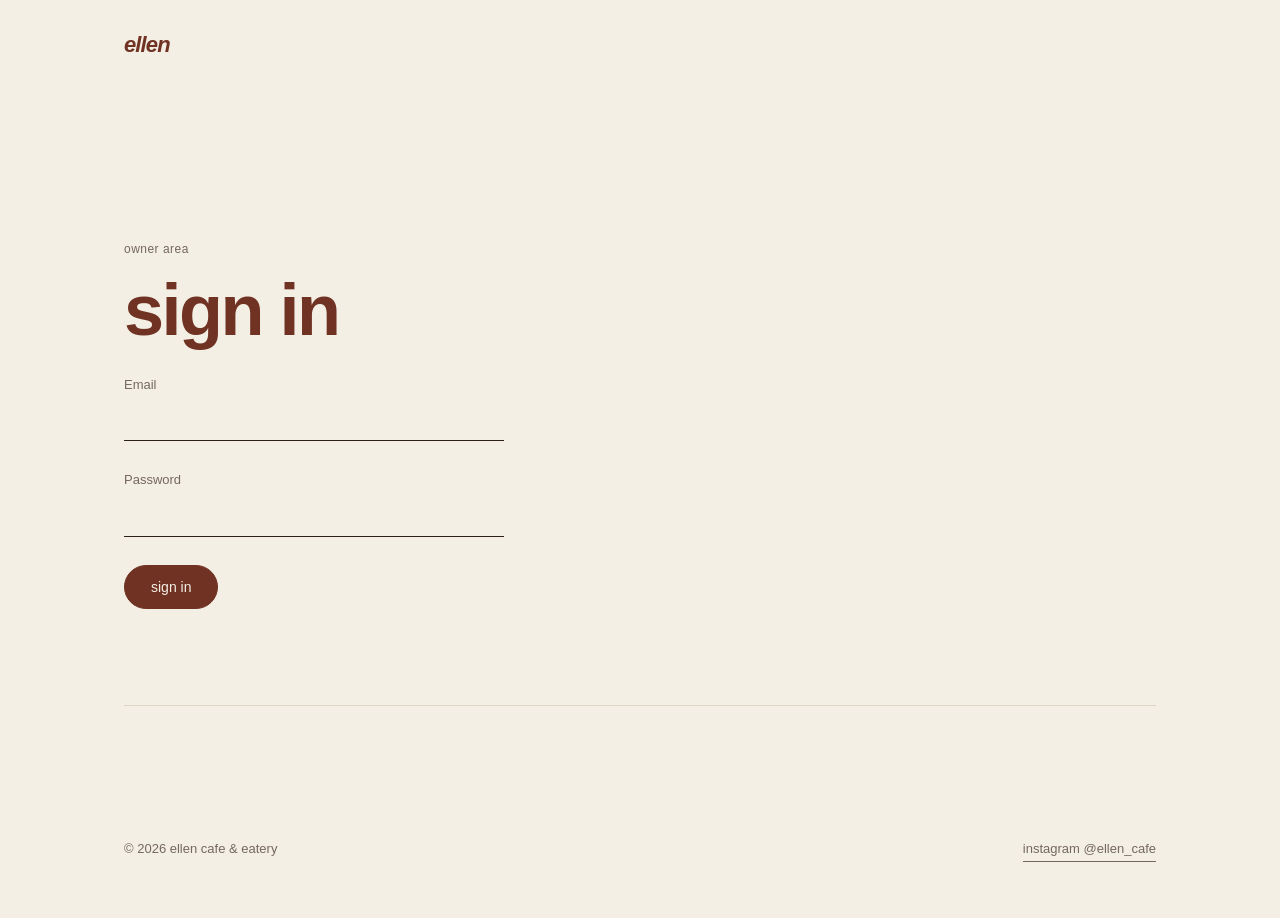
==== admin.html @ b17aa521 "Add owner area, photo gallery and safer reservation rules - Owner area (admin.html): Supabase Auth s" ====
<!doctype html>
<html lang="en">
<head>
  <title>Owner area — ellen cafe &amp; eatery</title>
  <meta charset="utf-8">
  <meta name="viewport" content="width=device-width, initial-scale=1">
  <meta name="robots" content="noindex, nofollow">
  <meta name="referrer" content="no-referrer">
  <!-- This page shows guests' contact details, so it only runs its own scripts and only talks to Supabase. -->
  <meta http-equiv="Content-Security-Policy" content="default-src 'none'; script-src 'self'; style-src 'self' https://fonts.googleapis.com; font-src https://fonts.gstatic.com; img-src 'self' data: blob: https://*.supabase.co; connect-src https://*.supabase.co; base-uri 'none'; form-action 'none'">
  <meta name="theme-color" content="#f3efe4">
  <link rel="icon" href="data:image/svg+xml,%3Csvg xmlns=%27http://www.w3.org/2000/svg%27 viewBox=%270 0 64 64%27%3E%3Crect width=%2764%27 height=%2764%27 fill=%27%23f3efe4%27/%3E%3Ctext x=%2732%27 y=%2747%27 font-family=%27Helvetica,Arial,sans-serif%27 font-weight=%27700%27 font-size=%2746%27 text-anchor=%27middle%27 fill=%27%23703223%27%3Ee%3C/text%3E%3C/svg%3E">
  <link rel="preconnect" href="https://fonts.googleapis.com">
  <link rel="preconnect" href="https://fonts.gstatic.com" crossorigin>
  <link href="https://fonts.googleapis.com/css2?family=Inter:ital,wght@0,400;0,500;0,700;1,700&display=swap" rel="stylesheet">
  <link rel="stylesheet" href="assets/styles.css">
  <link rel="stylesheet" href="assets/admin.css">
</head>
<body>
  <div class="wrap">
    <nav class="nav" aria-label="Main">
      <a class="brand" href="index.html" aria-label="ellen — home">ellen</a>
      <ul id="account" hidden>
        <li class="who" id="who"></li>
        <li><button class="textbtn" type="button" id="signout">sign out</button></li>
      </ul>
    </nav>

    <main class="admin">
      <p class="hint" id="view-loading">Loading…</p>

      <section id="view-signin" hidden>
        <div class="label">owner area</div>
        <h1 id="signin-h" tabindex="-1">sign in</h1>
        <form id="signin-form" class="signin" novalidate>
          <div class="field full">
            <label for="signin-email">Email</label>
            <input type="email" id="signin-email" autocomplete="username" required>
          </div>
          <div class="field full">
            <label for="signin-password">Password</label>
            <input type="password" id="signin-password" autocomplete="current-password" required>
          </div>
          <div class="actions">
            <button class="btn" type="submit" id="signin-submit">sign in</button>
            <p class="error" id="signin-error" role="alert"></p>
          </div>
        </form>
      </section>

      <section id="view-denied" hidden>
        <div class="label">owner area</div>
        <h1 id="denied-h" tabindex="-1">no access</h1>
        <p>This account is signed in but is not on the owner list, so there is nothing to show.</p>
        <p class="hint">Signed in as <span id="denied-who"></span>.</p>
        <p><button class="btn ghost" type="button" id="denied-signout">sign out</button></p>
      </section>

      <section id="view-error" hidden>
        <div class="label">owner area</div>
        <h1 id="error-h" tabindex="-1">something went wrong</h1>
        <p id="error-text"></p>
        <p><button class="btn ghost" type="button" id="error-retry">try again</button></p>
      </section>

      <section id="view-app" hidden>
        <div class="tabs" role="tablist" aria-label="Owner area">
          <button type="button" role="tab" id="tab-reservations" aria-controls="panel-reservations" aria-selected="true">reservations <span class="badge" id="pending-badge" hidden></span></button>
          <button type="button" role="tab" id="tab-photos" aria-controls="panel-photos" aria-selected="false" tabindex="-1">photos</button>
        </div>
        <p class="notice" id="notice" role="status"></p>

        <div id="panel-reservations" role="tabpanel" aria-labelledby="tab-reservations" tabindex="0">
          <div class="toolbar">
            <div class="field">
              <label for="res-filter">Show</label>
              <select id="res-filter">
                <option value="todo">Waiting for a reply</option>
                <option value="upcoming">Upcoming</option>
                <option value="past">Past</option>
                <option value="all">Everything</option>
              </select>
            </div>
            <button class="textbtn" type="button" id="res-refresh">refresh</button>
          </div>
          <div id="res-list" aria-live="polite"></div>
        </div>

        <div id="panel-photos" role="tabpanel" aria-labelledby="tab-photos" tabindex="0" hidden>
          <div class="toolbar">
            <label class="btn" for="photo-input" id="photo-add">add photos</label>
            <input class="sr-only" type="file" id="photo-input" accept="image/jpeg,image/png,image/webp" multiple>
            <p class="hint" id="photo-progress" role="status"></p>
          </div>
          <p class="hint">Photos appear on the home page in this order. Give each one a short description for visitors who use a screen reader.</p>
          <ul class="photo-list" id="photo-list"></ul>
        </div>
      </section>
    </main>

    <footer>
      <span>© <span id="year"></span> <span data-cafe="name">ellen cafe &amp; eatery</span></span>
      <a class="link" id="ig" target="_blank" rel="noopener"></a>
    </footer>
  </div>
  <script src="assets/config.js"></script>
  <script src="assets/site.js"></script>
  <script src="assets/vendor/supabase-2.119.0.js"></script>
  <script src="assets/admin.js"></script>
</body>
</html>
---- assets/styles.css ----
/* Palette sampled from the café's logo: cream ground, rust-brown letters, white. */
:root {
  --bg: #f3efe4;
  --paper: #ffffff;
  --ink: #2b201c;
  --accent: #703223;
  --muted: #74685f;
  --line: #ddd5c6;
  --sans: "Inter", "Helvetica Neue", Helvetica, Arial, sans-serif;
}
* { box-sizing: border-box; }
html { scroll-behavior: smooth; }
body {
  margin: 0;
  background: var(--bg);
  color: var(--ink);
  font: 400 15px/1.7 var(--sans);
  -webkit-font-smoothing: antialiased;
}
a { color: inherit; text-decoration: none; }
a.link { border-bottom: 1px solid currentColor; padding-bottom: 1px; }
a.link:hover { color: var(--accent); }
.wrap { max-width: 1080px; margin: 0 auto; padding: 0 24px; }

.label { font-size: 12px; letter-spacing: .04em; color: var(--muted); }
h1, h2, h3 { margin: 0; font-weight: 700; letter-spacing: -.035em; line-height: 1; text-transform: lowercase; }

/* nav */
.nav { display: flex; justify-content: space-between; align-items: center; padding: 26px 0; }
.nav .brand { font-size: 22px; font-weight: 700; font-style: italic; letter-spacing: -.04em; color: var(--accent); }
.nav ul { display: flex; gap: 28px; list-style: none; margin: 0; padding: 0; }
.nav ul a { font-size: 14px; }
.nav ul a:hover, .nav ul a[aria-current] { color: var(--accent); }

/* hero — the wordmark reads "cafe" + "eatery" with "ellen" picked out, as in the logo */
.hero { padding: 14vh 0 16vh; border-bottom: 1px solid var(--line); }
.wordmark {
  font-size: clamp(38px, 14.2vw, 174px);
  letter-spacing: -.045em;
  color: var(--paper);
  white-space: nowrap;
  margin: 0 0 0 -.04em;
}
.wordmark b { font-weight: inherit; font-style: italic; color: var(--accent); }
.hero .label { margin: 22px 0 0; }
.hero p.intro { max-width: 440px; margin: 28px 0 36px; font-size: 17px; line-height: 1.6; }

.btn {
  display: inline-block; padding: 14px 26px; border: 1px solid var(--accent);
  background: var(--accent); color: var(--bg); cursor: pointer;
  font: 500 14px/1 var(--sans); border-radius: 999px; transition: background .2s, color .2s;
}
.btn:hover { background: transparent; color: var(--accent); }
.btn.ghost { background: transparent; color: var(--accent); }
.btn.ghost:hover { background: var(--accent); color: var(--bg); }
.btn[disabled] { opacity: .4; pointer-events: none; }

/* sections */
section { padding: 96px 0; border-bottom: 1px solid var(--line); }
.split { display: grid; grid-template-columns: 1fr 2fr; gap: 48px; }
section h2 { font-size: clamp(36px, 5vw, 56px); color: var(--accent); }
.note { color: var(--muted); font-size: 13px; margin: 28px 0 0; }

.menu { display: grid; grid-template-columns: repeat(auto-fit, minmax(210px, 1fr)); gap: 40px; }
.menu h3 { font-size: 15px; letter-spacing: -.01em; margin: 0 0 14px; }
.menu ul { list-style: none; margin: 0; padding: 0; }
.menu li { padding: 10px 0; border-bottom: 1px solid var(--line); }
.menu .row { display: flex; justify-content: space-between; gap: 12px; }
.menu .price { color: var(--muted); font-variant-numeric: tabular-nums; }
.menu .desc { display: block; color: var(--muted); font-size: 13px; line-height: 1.5; margin-top: 2px; }

.visit { display: grid; grid-template-columns: 1fr 1fr; gap: 40px; }
.visit p { margin: 0 0 4px; }
.visit .label { margin-bottom: 12px; }
.hours { width: 100%; border-collapse: collapse; }
.hours td { padding: 7px 0; border-bottom: 1px solid var(--line); }
.hours td:last-child { text-align: right; color: var(--muted); font-variant-numeric: tabular-nums; }
.hours tr.today td { color: var(--accent); font-weight: 500; }

.sr-only {
  position: absolute; width: 1px; height: 1px; overflow: hidden;
  clip-path: inset(50%); white-space: nowrap;
}
.gallery-section { padding: 48px 0; }
.gallery { list-style: none; margin: 0; padding: 0; display: grid; grid-template-columns: repeat(3, 1fr); gap: 12px; }
.gallery img { display: block; width: 100%; height: auto; aspect-ratio: 4 / 5; object-fit: cover; background: var(--line); }

.cta { text-align: center; }
.cta h2 { margin-bottom: 30px; }

footer { padding: 36px 0 56px; display: flex; justify-content: space-between; gap: 16px; flex-wrap: wrap; color: var(--muted); font-size: 13px; }

/* reservation */
.reserve { padding: 8vh 0 96px; max-width: 620px; }
.reserve h1 { font-size: clamp(44px, 8vw, 84px); color: var(--accent); margin: 14px 0 20px; }
.reserve h1 + p { margin: 0 0 48px; max-width: 480px; }
form { display: grid; grid-template-columns: 1fr 1fr; gap: 28px 24px; }
.field { display: flex; flex-direction: column; gap: 6px; min-width: 0; }
.field.full { grid-column: 1 / -1; }
.field label { font-size: 13px; color: var(--muted); }
input, select, textarea {
  width: 100%; border: 0; border-bottom: 1px solid var(--ink); border-radius: 0;
  background: transparent; color: var(--ink); padding: 8px 0; font: 400 16px/1.4 var(--sans);
  appearance: none; -webkit-appearance: none;
}
select {
  background: no-repeat right 2px center / 10px
    url("data:image/svg+xml,%3Csvg xmlns='http://www.w3.org/2000/svg' viewBox='0 0 10 6'%3E%3Cpath d='M1 1l4 4 4-4' fill='none' stroke='%232b201c'/%3E%3C/svg%3E");
  padding-right: 20px;
}
select:disabled { opacity: .5; }
textarea { resize: vertical; min-height: 72px; }
input:focus, select:focus, textarea:focus { outline: none; border-bottom: 2px solid var(--accent); padding-bottom: 7px; }
:focus-visible { outline: 2px solid var(--accent); outline-offset: 3px; }
input:focus-visible, select:focus-visible, textarea:focus-visible { outline: none; }
[aria-invalid="true"] { border-bottom-color: #a3261a; }
.error { color: #a3261a; font-size: 13px; min-height: 1.2em; margin: 0; }
.hint { color: var(--muted); font-size: 13px; margin: 0; }
.field:has(.hint:empty) { display: none; }
.actions { grid-column: 1 / -1; display: flex; align-items: center; gap: 20px; flex-wrap: wrap; }

.summary { border-top: 1px solid var(--ink); margin: 0 0 36px; }
.summary div { display: flex; justify-content: space-between; gap: 16px; padding: 12px 0; border-bottom: 1px solid var(--line); }
.summary dt { color: var(--muted); font-size: 13px; }
.summary dd { margin: 0; text-align: right; }
[hidden] { display: none !important; }

@media (max-width: 720px) {
  .nav ul { gap: 20px; }
  .hero { padding: 9vh 0 11vh; }
  section { padding: 64px 0; }
  .split, .visit { grid-template-columns: 1fr; gap: 28px; }
  .gallery-section { padding: 32px 0; }
  .gallery { grid-template-columns: repeat(2, 1fr); gap: 8px; }
  form { grid-template-columns: 1fr; }
}
@media (prefers-reduced-motion: reduce) { html { scroll-behavior: auto; } .btn { transition: none; } }
---- assets/admin.css ----
/* Owner area (admin.html). Builds on styles.css. */
.admin { padding: 6vh 0 96px; }
.admin h1 { font-size: clamp(40px, 7vw, 72px); color: var(--accent); margin: 14px 0 28px; }
.admin section > p { max-width: 520px; }
.signin { max-width: 380px; grid-template-columns: 1fr; }

#photo-add:has(+ #photo-input:focus-visible) { outline: 2px solid var(--accent); outline-offset: 3px; }
#photo-add[aria-disabled="true"] { opacity: .4; pointer-events: none; }

.nav .who { font-size: 13px; color: var(--muted); max-width: 40vw; overflow: hidden; text-overflow: ellipsis; white-space: nowrap; }
.textbtn {
  border: 0; background: none; padding: 0; cursor: pointer; color: inherit;
  font: 400 14px/1.4 var(--sans); border-bottom: 1px solid currentColor;
}
.textbtn:hover { color: var(--accent); }
.textbtn[disabled], .btn.small[disabled] { opacity: .4; pointer-events: none; }
.textbtn.danger { color: #a3261a; }

.tabs { display: flex; gap: 28px; border-bottom: 1px solid var(--line); margin-bottom: 8px; }
.tabs [role="tab"] {
  border: 0; background: none; cursor: pointer; padding: 0 0 12px; margin-bottom: -1px;
  font: 700 clamp(22px, 4vw, 30px)/1 var(--sans); letter-spacing: -.035em; color: var(--muted);
  border-bottom: 2px solid transparent;
}
.tabs [role="tab"][aria-selected="true"] { color: var(--accent); border-bottom-color: var(--accent); }
.badge {
  display: inline-block; min-width: 22px; padding: 3px 7px; margin-left: 4px; border-radius: 999px;
  background: var(--accent); color: var(--bg); font: 500 12px/1.3 var(--sans); letter-spacing: 0;
  text-align: center; vertical-align: middle;
}
.notice { min-height: 1.7em; margin: 0 0 8px; font-size: 13px; color: var(--muted); }
.notice.bad { color: #a3261a; }

.toolbar { display: flex; align-items: flex-end; gap: 24px; flex-wrap: wrap; margin: 8px 0 28px; }
.toolbar .field { min-width: 220px; }
.toolbar .hint { margin: 0; }

/* reservations */
.day { margin: 0 0 36px; }
.day h2 { font-size: 20px; letter-spacing: -.02em; color: var(--ink); margin: 0 0 4px; text-transform: none; }
.res {
  display: grid; grid-template-columns: 96px 1fr auto; gap: 6px 24px; align-items: start;
  padding: 16px 0; border-bottom: 1px solid var(--line);
}
.res .when { font-weight: 500; font-variant-numeric: tabular-nums; }
.res .when span { display: block; font-weight: 400; color: var(--muted); font-size: 13px; }
.res .who-name { font-weight: 500; }
.res .contact, .res .meta { font-size: 13px; color: var(--muted); overflow-wrap: anywhere; }
.res .contact a { color: var(--ink); }
.res .notes { margin: 6px 0 0; white-space: pre-wrap; overflow-wrap: anywhere; }
.res .side { display: flex; flex-direction: column; align-items: flex-end; gap: 10px; }
.res .actions { display: flex; gap: 14px; align-items: center; flex-wrap: wrap; justify-content: flex-end; }
.btn.small { padding: 9px 16px; font-size: 13px; }
.chip {
  display: inline-block; padding: 3px 10px; border-radius: 999px; border: 1px solid var(--line);
  font-size: 12px; line-height: 1.5; color: var(--muted); background: var(--paper);
}
.chip.pending { border-color: var(--accent); color: var(--accent); }
.chip.confirmed { background: var(--accent); border-color: var(--accent); color: var(--bg); }
.empty { color: var(--muted); padding: 24px 0; }

/* photos */
.photo-list { list-style: none; margin: 24px 0 0; padding: 0; display: grid; grid-template-columns: repeat(auto-fill, minmax(220px, 1fr)); gap: 28px 24px; }
.photo-list li { display: flex; flex-direction: column; gap: 10px; min-width: 0; }
.photo-list img { width: 100%; aspect-ratio: 4 / 5; object-fit: cover; background: var(--line); display: block; }
.photo-list .row { display: flex; gap: 14px; align-items: center; justify-content: space-between; }
.photo-list .move { display: flex; gap: 12px; }

@media (max-width: 720px) {
  .res { grid-template-columns: 1fr; gap: 6px; }
  .res .side { align-items: flex-start; }
  .res .actions { justify-content: flex-start; }
}
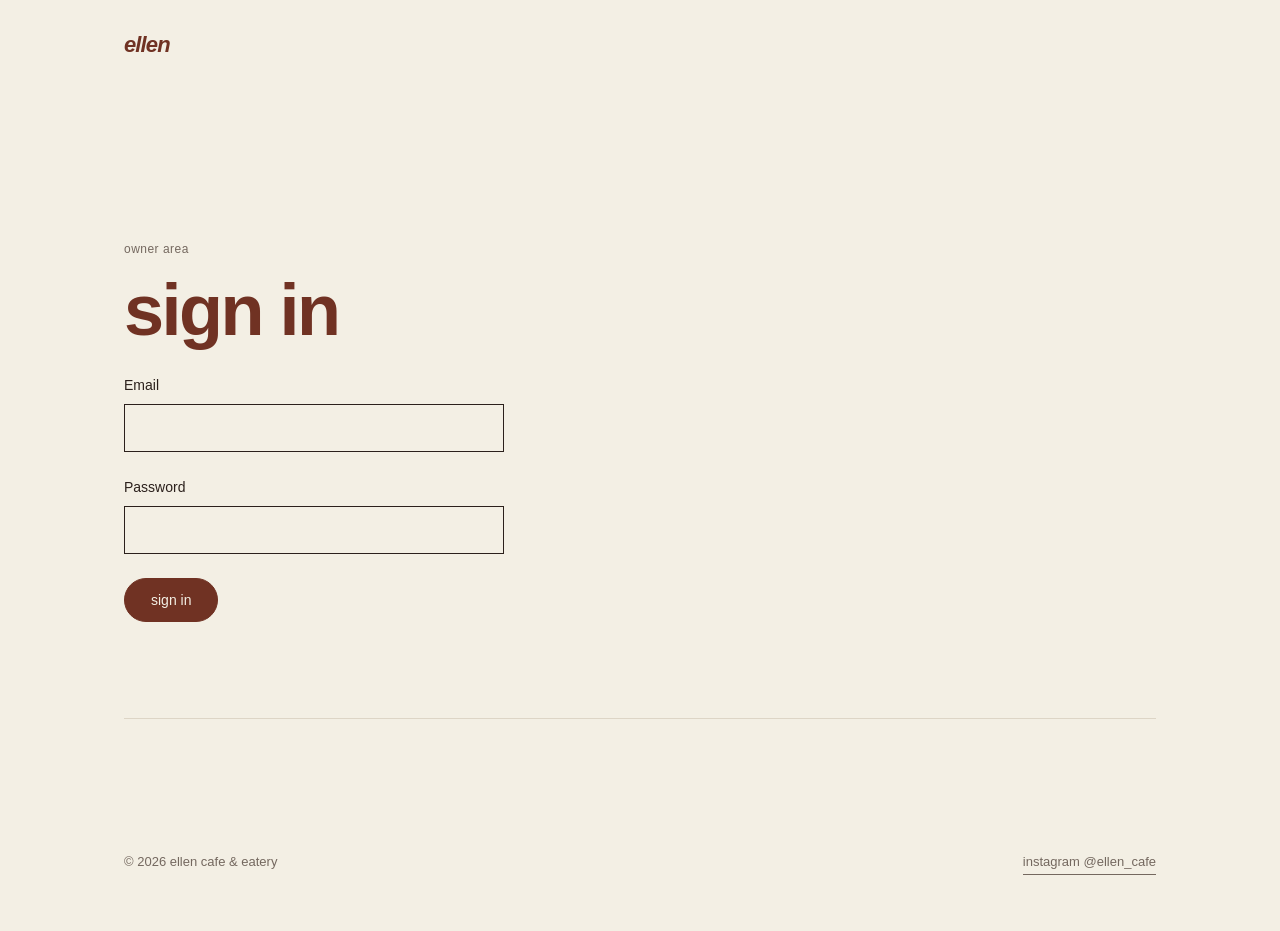
==== commit d897baee: "Walk-in by day, reservations for dinner; rebuilt booking flow Breakfast and lunch are walk-in only a" ====
--- a/admin.html
+++ b/admin.html
@@ -6,7 +6,7 @@
   <meta name="viewport" content="width=device-width, initial-scale=1">
   <meta name="robots" content="noindex, nofollow">
   <meta name="referrer" content="no-referrer">
-  <!-- This page shows guests' contact details, so it only runs its own scripts and only talks to Supabase. -->
+  <!-- This page shows guests' contact details, so it only runs its own scripts, and apart from the web font it only talks to Supabase. -->
   <meta http-equiv="Content-Security-Policy" content="default-src 'none'; script-src 'self'; style-src 'self' https://fonts.googleapis.com; font-src https://fonts.gstatic.com; img-src 'self' data: blob: https://*.supabase.co; connect-src https://*.supabase.co; base-uri 'none'; form-action 'none'">
   <meta name="theme-color" content="#f3efe4">
   <link rel="icon" href="data:image/svg+xml,%3Csvg xmlns=%27http://www.w3.org/2000/svg%27 viewBox=%270 0 64 64%27%3E%3Crect width=%2764%27 height=%2764%27 fill=%27%23f3efe4%27/%3E%3Ctext x=%2732%27 y=%2747%27 font-family=%27Helvetica,Arial,sans-serif%27 font-weight=%27700%27 font-size=%2746%27 text-anchor=%27middle%27 fill=%27%23703223%27%3Ee%3C/text%3E%3C/svg%3E">
@@ -64,6 +64,7 @@
       </section>
 
       <section id="view-app" hidden>
+        <p class="warning" id="signup-warning" hidden>Anyone can still create an account on this Supabase project. Only owners should have one: in Supabase, open Authentication → Sign In / Providers and switch off “Allow new users to sign up”.</p>
         <div class="tabs" role="tablist" aria-label="Owner area">
           <button type="button" role="tab" id="tab-reservations" aria-controls="panel-reservations" aria-selected="true">reservations <span class="badge" id="pending-badge" hidden></span></button>
           <button type="button" role="tab" id="tab-photos" aria-controls="panel-photos" aria-selected="false" tabindex="-1">photos</button>
--- a/assets/styles.css
+++ b/assets/styles.css
@@ -6,6 +6,7 @@
   --accent: #703223;
   --muted: #74685f;
   --line: #ddd5c6;
+  --error: #a3261a;
   --sans: "Inter", "Helvetica Neue", Helvetica, Arial, sans-serif;
 }
 * { box-sizing: border-box; }
@@ -43,7 +44,16 @@
 }
 .wordmark b { font-weight: inherit; font-style: italic; color: var(--accent); }
 .hero .label { margin: 22px 0 0; }
-.hero p.intro { max-width: 440px; margin: 28px 0 36px; font-size: 17px; line-height: 1.6; }
+.hero p.intro { max-width: 440px; margin: 20px 0 0; font-size: 17px; line-height: 1.6; }
+.hero p.walkin { max-width: 440px; margin: 10px 0 0; font-size: 17px; line-height: 1.6; }
+.hero .hero-actions { margin-top: 32px; }
+.status { margin: 18px 0 0; font-weight: 500; display: flex; align-items: center; gap: 10px; }
+.status::before {
+  content: ""; width: 9px; height: 9px; border-radius: 50%; flex: none;
+  border: 1.5px solid var(--muted); background: transparent;
+}
+.status.is-open::before { border-color: var(--accent); background: var(--accent); }
+.hero-actions { display: flex; align-items: center; gap: 24px; flex-wrap: wrap; margin: 0; }
 
 .btn {
   display: inline-block; padding: 14px 26px; border: 1px solid var(--accent);
@@ -71,11 +81,16 @@
 
 .visit { display: grid; grid-template-columns: 1fr 1fr; gap: 40px; }
 .visit p { margin: 0 0 4px; }
-.visit .label { margin-bottom: 12px; }
+.visit h3.label { margin: 0 0 12px; font-weight: 400; letter-spacing: .04em; line-height: 1.7; }
+.visit address { font-style: normal; margin-bottom: 12px; }
+.visit #contact { margin-top: 14px; }
 .hours { width: 100%; border-collapse: collapse; }
-.hours td { padding: 7px 0; border-bottom: 1px solid var(--line); }
-.hours td:last-child { text-align: right; color: var(--muted); font-variant-numeric: tabular-nums; }
-.hours tr.today td { color: var(--accent); font-weight: 500; }
+.hours th, .hours td { padding: 7px 0; border-bottom: 1px solid var(--line); vertical-align: top; }
+.hours th { text-align: left; font-weight: 400; }
+.hours td { text-align: right; color: var(--muted); font-variant-numeric: tabular-nums; }
+.hours td .line { display: block; }
+.hours tr.today th, .hours tr.today td { color: var(--accent); font-weight: 500; }
+.visit .note { margin-top: 14px; }
 
 .sr-only {
   position: absolute; width: 1px; height: 1px; overflow: hidden;
@@ -86,38 +101,75 @@
 .gallery img { display: block; width: 100%; height: auto; aspect-ratio: 4 / 5; object-fit: cover; background: var(--line); }
 
 .cta { text-align: center; }
-.cta h2 { margin-bottom: 30px; }
+.cta h2 { margin-bottom: 14px; }
+.cta p { margin: 0 0 28px; }
 
 footer { padding: 36px 0 56px; display: flex; justify-content: space-between; gap: 16px; flex-wrap: wrap; color: var(--muted); font-size: 13px; }
 
 /* reservation */
-.reserve { padding: 8vh 0 96px; max-width: 620px; }
-.reserve h1 { font-size: clamp(44px, 8vw, 84px); color: var(--accent); margin: 14px 0 20px; }
-.reserve h1 + p { margin: 0 0 48px; max-width: 480px; }
-form { display: grid; grid-template-columns: 1fr 1fr; gap: 28px 24px; }
+.reserve { padding: 6vh 0 96px; max-width: 640px; }
+.reserve h1 { font-size: clamp(40px, 8vw, 76px); color: var(--accent); margin: 14px 0 20px; }
+.reserve .lede { margin: 0 0 40px; max-width: 520px; font-size: 16px; }
+form { display: block; }
+.group { border: 0; margin: 0 0 40px; padding: 0; min-width: 0; }
+.group legend { padding: 0; margin: 0 0 14px; font-weight: 700; font-size: 17px; letter-spacing: -.01em; }
+.fields { display: grid; grid-template-columns: 1fr 1fr; gap: 24px; }
 .field { display: flex; flex-direction: column; gap: 6px; min-width: 0; }
 .field.full { grid-column: 1 / -1; }
-.field label { font-size: 13px; color: var(--muted); }
-input, select, textarea {
-  width: 100%; border: 0; border-bottom: 1px solid var(--ink); border-radius: 0;
-  background: transparent; color: var(--ink); padding: 8px 0; font: 400 16px/1.4 var(--sans);
-  appearance: none; -webkit-appearance: none;
+.field label { font-size: 14px; color: var(--ink); }
+.optional { color: var(--muted); font-size: 13px; margin-left: 4px; }
+input[type="text"], input[type="email"], input[type="tel"], input[type="password"], select, textarea {
+  width: 100%; border: 1px solid var(--ink); border-radius: 0; background: transparent; color: var(--ink);
+  padding: 12px; font: 400 16px/1.4 var(--sans); appearance: none; -webkit-appearance: none; min-height: 48px;
 }
 select {
-  background: no-repeat right 2px center / 10px
+  background: no-repeat right 12px center / 10px
     url("data:image/svg+xml,%3Csvg xmlns='http://www.w3.org/2000/svg' viewBox='0 0 10 6'%3E%3Cpath d='M1 1l4 4 4-4' fill='none' stroke='%232b201c'/%3E%3C/svg%3E");
-  padding-right: 20px;
+  padding-right: 32px;
 }
 select:disabled { opacity: .5; }
-textarea { resize: vertical; min-height: 72px; }
-input:focus, select:focus, textarea:focus { outline: none; border-bottom: 2px solid var(--accent); padding-bottom: 7px; }
+textarea { resize: vertical; min-height: 84px; }
+input:focus-visible, select:focus-visible, textarea:focus-visible { outline: 2px solid var(--accent); outline-offset: 2px; }
 :focus-visible { outline: 2px solid var(--accent); outline-offset: 3px; }
-input:focus-visible, select:focus-visible, textarea:focus-visible { outline: none; }
-[aria-invalid="true"] { border-bottom-color: #a3261a; }
-.error { color: #a3261a; font-size: 13px; min-height: 1.2em; margin: 0; }
-.hint { color: var(--muted); font-size: 13px; margin: 0; }
-.field:has(.hint:empty) { display: none; }
-.actions { grid-column: 1 / -1; display: flex; align-items: center; gap: 20px; flex-wrap: wrap; }
+[aria-invalid="true"] { border-color: var(--error); }
+.error, .field-error { color: var(--error); font-size: 14px; margin: 0; }
+.field-error:empty { display: none; }
+.hint { color: var(--muted); font-size: 14px; margin: 12px 0 0; }
+.hint:empty { display: none; }
+
+/* choices: guests, dates and times are radio buttons drawn as tappable tiles */
+.chips { display: grid; grid-template-columns: repeat(8, 1fr); gap: 8px; }
+.chips.times { grid-template-columns: repeat(4, 1fr); }
+.chip { position: relative; display: block; }
+.chip input { position: absolute; inset: 0; width: 100%; height: 100%; margin: 0; opacity: 0; cursor: pointer; }
+.chip span {
+  display: flex; flex-direction: column; align-items: center; justify-content: center;
+  min-height: 48px; padding: 4px 2px; border: 1px solid var(--line); background: var(--paper);
+  font-variant-numeric: tabular-nums; text-align: center; line-height: 1.15;
+}
+.chip small { font-size: 11px; color: var(--muted); }
+.chip input:hover:not(:disabled) + span { border-color: var(--accent); }
+.chip input:checked + span { background: var(--accent); border-color: var(--accent); color: var(--bg); font-weight: 500; }
+.chip input:checked + span small { color: var(--bg); }
+.chip input:focus-visible + span { outline: 2px solid var(--accent); outline-offset: 2px; }
+.chip input:disabled { cursor: default; }
+.chip input:disabled + span { background: transparent; color: var(--muted); border-style: dashed; }
+.chip input:disabled + span b { font-weight: 400; text-decoration: line-through; }
+.chip b { font-weight: inherit; }
+
+.cal-head, .cal { display: grid; grid-template-columns: repeat(7, 1fr); gap: 6px; }
+.cal-head { margin-bottom: 6px; font-size: 12px; color: var(--muted); text-align: center; }
+.cal .chip span { min-height: 52px; }
+.cal .blank { min-height: 52px; }
+.cal .later { display: none; }
+.cal.all .later { display: block; }
+#more-dates { margin-top: 14px; }
+
+.send { border-top: 1px solid var(--ink); padding-top: 24px; }
+.summary-line { font-size: 17px; font-weight: 500; margin: 0 0 18px; }
+.send .btn { min-width: 200px; min-height: 52px; font-size: 15px; }
+.send .error { margin-top: 14px; }
+.send .error:has(#error:empty) { display: none; }
 
 .summary { border-top: 1px solid var(--ink); margin: 0 0 36px; }
 .summary div { display: flex; justify-content: space-between; gap: 16px; padding: 12px 0; border-bottom: 1px solid var(--line); }
@@ -132,6 +184,14 @@
   .split, .visit { grid-template-columns: 1fr; gap: 28px; }
   .gallery-section { padding: 32px 0; }
   .gallery { grid-template-columns: repeat(2, 1fr); gap: 8px; }
-  form { grid-template-columns: 1fr; }
+  .fields { grid-template-columns: 1fr; }
+  .chips { grid-template-columns: repeat(4, 1fr); }
+  .chips.times { grid-template-columns: repeat(3, 1fr); }
 }
 @media (prefers-reduced-motion: reduce) { html { scroll-behavior: auto; } .btn { transition: none; } }
+
+.textbtn {
+  border: 0; background: none; padding: 0; cursor: pointer; color: inherit;
+  font: 400 14px/1.4 var(--sans); border-bottom: 1px solid currentColor;
+}
+.textbtn:hover { color: var(--accent); }
--- a/assets/admin.css
+++ b/assets/admin.css
@@ -2,19 +2,16 @@
 .admin { padding: 6vh 0 96px; }
 .admin h1 { font-size: clamp(40px, 7vw, 72px); color: var(--accent); margin: 14px 0 28px; }
 .admin section > p { max-width: 520px; }
-.signin { max-width: 380px; grid-template-columns: 1fr; }
+.signin { display: grid; gap: 24px; max-width: 380px; }
+.signin .actions { display: flex; align-items: center; gap: 20px; flex-wrap: wrap; }
+.warning { border: 1px solid var(--error); color: var(--error); padding: 12px 14px; margin: 0 0 28px; font-size: 14px; max-width: none; }
 
 #photo-add:has(+ #photo-input:focus-visible) { outline: 2px solid var(--accent); outline-offset: 3px; }
 #photo-add[aria-disabled="true"] { opacity: .4; pointer-events: none; }
 
 .nav .who { font-size: 13px; color: var(--muted); max-width: 40vw; overflow: hidden; text-overflow: ellipsis; white-space: nowrap; }
-.textbtn {
-  border: 0; background: none; padding: 0; cursor: pointer; color: inherit;
-  font: 400 14px/1.4 var(--sans); border-bottom: 1px solid currentColor;
-}
-.textbtn:hover { color: var(--accent); }
 .textbtn[disabled], .btn.small[disabled] { opacity: .4; pointer-events: none; }
-.textbtn.danger { color: #a3261a; }
+.textbtn.danger { color: var(--error); }
 
 .tabs { display: flex; gap: 28px; border-bottom: 1px solid var(--line); margin-bottom: 8px; }
 .tabs [role="tab"] {
@@ -29,7 +26,7 @@
   text-align: center; vertical-align: middle;
 }
 .notice { min-height: 1.7em; margin: 0 0 8px; font-size: 13px; color: var(--muted); }
-.notice.bad { color: #a3261a; }
+.notice.bad { color: var(--error); }
 
 .toolbar { display: flex; align-items: flex-end; gap: 24px; flex-wrap: wrap; margin: 8px 0 28px; }
 .toolbar .field { min-width: 220px; }
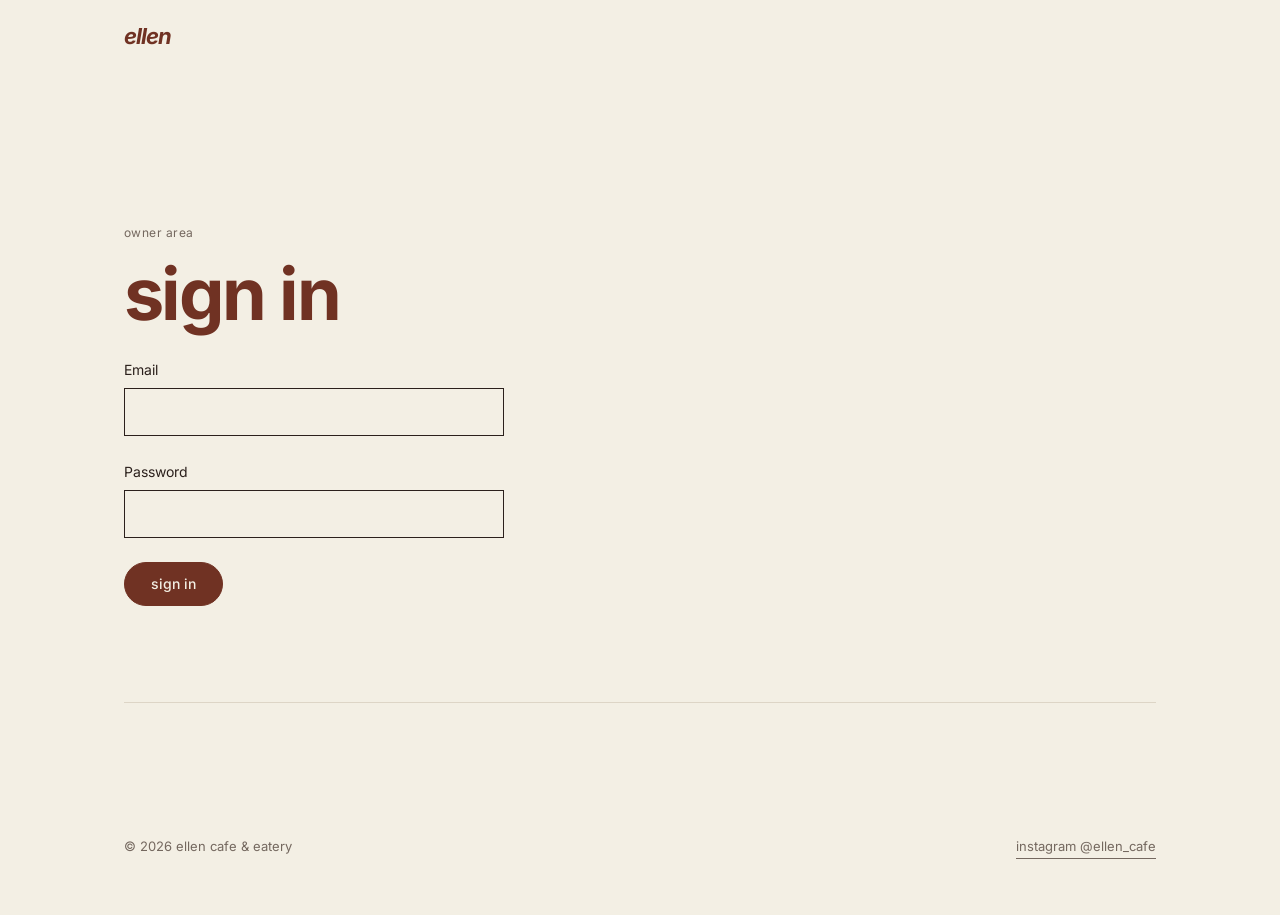
==== commit fba11535: "Public pages: clearer status, dates and reservation flow Landing page - Status line follows the day:" ====
--- a/admin.html
+++ b/admin.html
@@ -6,15 +6,13 @@
   <meta name="viewport" content="width=device-width, initial-scale=1">
   <meta name="robots" content="noindex, nofollow">
   <meta name="referrer" content="no-referrer">
-  <!-- This page shows guests' contact details, so it only runs its own scripts, and apart from the web font it only talks to Supabase. -->
-  <meta http-equiv="Content-Security-Policy" content="default-src 'none'; script-src 'self'; style-src 'self' https://fonts.googleapis.com; font-src https://fonts.gstatic.com; img-src 'self' data: blob: https://*.supabase.co; connect-src https://*.supabase.co; base-uri 'none'; form-action 'none'">
+  <!-- This page shows guests' contact details, so it only runs its own scripts and only talks to Supabase. -->
+  <meta http-equiv="Content-Security-Policy" content="default-src 'none'; script-src 'self'; style-src 'self'; font-src 'self'; img-src 'self' data: blob: https://*.supabase.co; connect-src https://*.supabase.co; base-uri 'none'; form-action 'none'">
   <meta name="theme-color" content="#f3efe4">
   <link rel="icon" href="data:image/svg+xml,%3Csvg xmlns=%27http://www.w3.org/2000/svg%27 viewBox=%270 0 64 64%27%3E%3Crect width=%2764%27 height=%2764%27 fill=%27%23f3efe4%27/%3E%3Ctext x=%2732%27 y=%2747%27 font-family=%27Helvetica,Arial,sans-serif%27 font-weight=%27700%27 font-size=%2746%27 text-anchor=%27middle%27 fill=%27%23703223%27%3Ee%3C/text%3E%3C/svg%3E">
-  <link rel="preconnect" href="https://fonts.googleapis.com">
-  <link rel="preconnect" href="https://fonts.gstatic.com" crossorigin>
-  <link href="https://fonts.googleapis.com/css2?family=Inter:ital,wght@0,400;0,500;0,700;1,700&display=swap" rel="stylesheet">
-  <link rel="stylesheet" href="assets/styles.css">
-  <link rel="stylesheet" href="assets/admin.css">
+  <meta name="color-scheme" content="only light">
+  <link rel="stylesheet" href="assets/styles.css?v=5">
+  <link rel="stylesheet" href="assets/admin.css?v=5">
 </head>
 <body>
   <div class="wrap">
@@ -51,7 +49,7 @@
       <section id="view-denied" hidden>
         <div class="label">owner area</div>
         <h1 id="denied-h" tabindex="-1">no access</h1>
-        <p>This account is signed in but is not on the owner list, so there is nothing to show.</p>
+        <p>This account isn't on the owner list.</p>
         <p class="hint">Signed in as <span id="denied-who"></span>.</p>
         <p><button class="btn ghost" type="button" id="denied-signout">sign out</button></p>
       </section>
@@ -64,11 +62,13 @@
       </section>
 
       <section id="view-app" hidden>
-        <p class="warning" id="signup-warning" hidden>Anyone can still create an account on this Supabase project. Only owners should have one: in Supabase, open Authentication → Sign In / Providers and switch off “Allow new users to sign up”.</p>
+        <p class="warning" id="signup-warning" hidden>Sign-up is open on this Supabase project. Turn it off: Authentication → Sign In / Providers → “Allow new users to sign up”.</p>
         <div class="tabs" role="tablist" aria-label="Owner area">
           <button type="button" role="tab" id="tab-reservations" aria-controls="panel-reservations" aria-selected="true">reservations <span class="badge" id="pending-badge" hidden></span></button>
+          <button type="button" role="tab" id="tab-dinner" aria-controls="panel-dinner" aria-selected="false" tabindex="-1">dinner</button>
           <button type="button" role="tab" id="tab-photos" aria-controls="panel-photos" aria-selected="false" tabindex="-1">photos</button>
         </div>
+        <p class="refresh"><button class="textbtn" type="button" id="res-refresh">refresh</button></p>
         <p class="notice" id="notice" role="status"></p>
 
         <div id="panel-reservations" role="tabpanel" aria-labelledby="tab-reservations" tabindex="0">
@@ -76,15 +76,34 @@
             <div class="field">
               <label for="res-filter">Show</label>
               <select id="res-filter">
-                <option value="todo">Waiting for a reply</option>
+                <option value="todo">Awaiting reply</option>
                 <option value="upcoming">Upcoming</option>
                 <option value="past">Past</option>
-                <option value="all">Everything</option>
+                <option value="all">All</option>
               </select>
             </div>
-            <button class="textbtn" type="button" id="res-refresh">refresh</button>
           </div>
           <div id="res-list" aria-live="polite"></div>
+        </div>
+
+        <div id="panel-dinner" role="tabpanel" aria-labelledby="tab-dinner" tabindex="0" hidden>
+          <p class="hint">Dinner runs only on the dates you pick. Guests reserve between the first and last seating.</p>
+          <div class="toolbar">
+            <div class="field">
+              <label for="dinner-first">First seating</label>
+              <select id="dinner-first"></select>
+            </div>
+            <div class="field">
+              <label for="dinner-last">Last seating</label>
+              <select id="dinner-last"></select>
+            </div>
+          </div>
+          <p class="hint" id="dinner-help">Select a date to add it with these times. Select it again to remove it.</p>
+          <div class="cal-head" aria-hidden="true"><span>Mon</span><span>Tue</span><span>Wed</span><span>Thu</span><span>Fri</span><span>Sat</span><span>Sun</span></div>
+          <div class="cal" id="dinner-cal" role="group" aria-label="Dinner dates" aria-describedby="dinner-help"></div>
+          <button class="textbtn" type="button" id="dinner-more">more weeks</button>
+          <h2 class="list-title">upcoming dinners</h2>
+          <ul class="dinner-list" id="dinner-list"></ul>
         </div>
 
         <div id="panel-photos" role="tabpanel" aria-labelledby="tab-photos" tabindex="0" hidden>
@@ -93,20 +112,20 @@
             <input class="sr-only" type="file" id="photo-input" accept="image/jpeg,image/png,image/webp" multiple>
             <p class="hint" id="photo-progress" role="status"></p>
           </div>
-          <p class="hint">Photos appear on the home page in this order. Give each one a short description for visitors who use a screen reader.</p>
+          <p class="hint">Shown on the home page in this order. Describe each photo for screen readers.</p>
           <ul class="photo-list" id="photo-list"></ul>
         </div>
       </section>
     </main>
 
     <footer>
-      <span>© <span id="year"></span> <span data-cafe="name">ellen cafe &amp; eatery</span></span>
-      <a class="link" id="ig" target="_blank" rel="noopener"></a>
+      <span>© <span id="year">2026</span> <span data-cafe="name">ellen cafe &amp; eatery</span></span>
+      <a class="link" id="ig" href="https://www.instagram.com/ellen_cafe/" target="_blank" rel="noopener">instagram @ellen_cafe</a>
     </footer>
   </div>
-  <script src="assets/config.js"></script>
-  <script src="assets/site.js"></script>
+  <script src="assets/config.js?v=5"></script>
+  <script src="assets/site.js?v=5"></script>
   <script src="assets/vendor/supabase-2.119.0.js"></script>
-  <script src="assets/admin.js"></script>
+  <script src="assets/admin.js?v=5"></script>
 </body>
 </html>
--- a/assets/styles.css
+++ b/assets/styles.css
@@ -1,11 +1,18 @@
 /* Palette sampled from the café's logo: cream ground, rust-brown letters, white. */
+@font-face { font-family: "Inter"; font-style: normal; font-weight: 400; font-display: swap; src: url("fonts/inter-latin-400-normal.woff2") format("woff2"); }
+@font-face { font-family: "Inter"; font-style: normal; font-weight: 500; font-display: swap; src: url("fonts/inter-latin-500-normal.woff2") format("woff2"); }
+@font-face { font-family: "Inter"; font-style: normal; font-weight: 700; font-display: swap; src: url("fonts/inter-latin-700-normal.woff2") format("woff2"); }
+@font-face { font-family: "Inter"; font-style: italic; font-weight: 700; font-display: swap; src: url("fonts/inter-latin-700-italic.woff2") format("woff2"); }
+
 :root {
+  color-scheme: only light;
   --bg: #f3efe4;
   --paper: #ffffff;
   --ink: #2b201c;
   --accent: #703223;
   --muted: #74685f;
   --line: #ddd5c6;
+  --edge: #8f8479; /* outline of a tappable tile: 3:1 against the ground */
   --error: #a3261a;
   --sans: "Inter", "Helvetica Neue", Helvetica, Arial, sans-serif;
 }
@@ -19,22 +26,51 @@
   -webkit-font-smoothing: antialiased;
 }
 a { color: inherit; text-decoration: none; }
-a.link { border-bottom: 1px solid currentColor; padding-bottom: 1px; }
-a.link:hover { color: var(--accent); }
 .wrap { max-width: 1080px; margin: 0 auto; padding: 0 24px; }
-
-.label { font-size: 12px; letter-spacing: .04em; color: var(--muted); }
+[hidden] { display: none !important; }
+.sr-only {
+  position: absolute; width: 1px; height: 1px; overflow: hidden;
+  clip-path: inset(50%); white-space: nowrap;
+}
+
+.label { font-size: 12px; letter-spacing: .04em; color: var(--muted); margin: 0; }
 h1, h2, h3 { margin: 0; font-weight: 700; letter-spacing: -.035em; line-height: 1; text-transform: lowercase; }
+:focus-visible { outline: 2px solid var(--accent); outline-offset: 3px; }
+
+/* Underlined links and text buttons. The ::after enlarges the area that takes a tap without
+   moving the text, the underline or the focus ring. */
+a.link, .textbtn { position: relative; border-bottom: 1px solid currentColor; padding-bottom: 1px; }
+a.link::after, .textbtn::after { content: ""; position: absolute; inset: -11px -8px; }
+.textbtn { border-width: 0 0 1px; background: none; padding: 0 0 1px; cursor: pointer; color: inherit; font: 400 14px/1.4 var(--sans); }
+
+.btn {
+  display: inline-block; padding: 14px 26px; border: 1px solid var(--accent);
+  background: var(--accent); color: var(--bg); cursor: pointer;
+  font: 500 14px/1 var(--sans); border-radius: 999px; transition: background .2s, color .2s;
+}
+.btn.ghost { background: transparent; color: var(--accent); }
+.btn[disabled] { opacity: .6; pointer-events: none; }
+.btn[aria-disabled="true"] { pointer-events: none; cursor: progress; }
+
+/* Hover styles only where there is a pointer that hovers, so a tapped button does not stay
+   drawn as an outline on a phone. */
+@media (hover: hover) {
+  a.link:hover, .textbtn:hover, .nav ul a:hover { color: var(--accent); }
+  .btn:hover { background: transparent; color: var(--accent); }
+  .btn.ghost:hover { background: var(--accent); color: var(--bg); }
+  .chip input:hover + span { border-color: var(--accent); }
+  .dates a:hover .when { color: var(--accent); }
+}
 
 /* nav */
-.nav { display: flex; justify-content: space-between; align-items: center; padding: 26px 0; }
-.nav .brand { font-size: 22px; font-weight: 700; font-style: italic; letter-spacing: -.04em; color: var(--accent); }
-.nav ul { display: flex; gap: 28px; list-style: none; margin: 0; padding: 0; }
-.nav ul a { font-size: 14px; }
-.nav ul a:hover, .nav ul a[aria-current] { color: var(--accent); }
+.nav { display: flex; justify-content: space-between; align-items: center; padding: 12px 0; }
+.nav .brand { display: inline-block; padding: 6px 0; font-size: 22px; font-weight: 700; font-style: italic; letter-spacing: -.04em; color: var(--accent); }
+.nav ul { display: flex; gap: 8px; list-style: none; margin: 0 -10px 0 0; padding: 0; }
+.nav ul a { display: block; padding: 14px 10px; font-size: 14px; }
+.nav ul a[aria-current] { color: var(--accent); text-decoration: underline; text-underline-offset: 6px; text-decoration-thickness: 1px; }
 
 /* hero — the wordmark reads "cafe" + "eatery" with "ellen" picked out, as in the logo */
-.hero { padding: 14vh 0 16vh; border-bottom: 1px solid var(--line); }
+.hero { padding: 14vh 0 16vh; border-bottom: 1px solid var(--line); overflow-x: clip; }
 .wordmark {
   font-size: clamp(38px, 14.2vw, 174px);
   letter-spacing: -.045em;
@@ -45,25 +81,19 @@
 .wordmark b { font-weight: inherit; font-style: italic; color: var(--accent); }
 .hero .label { margin: 22px 0 0; }
 .hero p.intro { max-width: 440px; margin: 20px 0 0; font-size: 17px; line-height: 1.6; }
-.hero p.walkin { max-width: 440px; margin: 10px 0 0; font-size: 17px; line-height: 1.6; }
+.hero p.service { max-width: 440px; margin: 8px 0 0; font-size: 17px; line-height: 1.6; }
 .hero .hero-actions { margin-top: 32px; }
-.status { margin: 18px 0 0; font-weight: 500; display: flex; align-items: center; gap: 10px; }
+.hero-actions { display: flex; align-items: center; gap: 24px; flex-wrap: wrap; margin: 0; }
+
+/* The open-now line keeps its place while the page loads, so nothing below it jumps. */
+.status { margin: 18px 0 0; min-height: 1.7em; font-weight: 500; display: flex; align-items: center; gap: 10px; }
+.status[hidden] { display: flex !important; visibility: hidden; }
+.status.no-status { display: none !important; }
 .status::before {
   content: ""; width: 9px; height: 9px; border-radius: 50%; flex: none;
   border: 1.5px solid var(--muted); background: transparent;
 }
 .status.is-open::before { border-color: var(--accent); background: var(--accent); }
-.hero-actions { display: flex; align-items: center; gap: 24px; flex-wrap: wrap; margin: 0; }
-
-.btn {
-  display: inline-block; padding: 14px 26px; border: 1px solid var(--accent);
-  background: var(--accent); color: var(--bg); cursor: pointer;
-  font: 500 14px/1 var(--sans); border-radius: 999px; transition: background .2s, color .2s;
-}
-.btn:hover { background: transparent; color: var(--accent); }
-.btn.ghost { background: transparent; color: var(--accent); }
-.btn.ghost:hover { background: var(--accent); color: var(--bg); }
-.btn[disabled] { opacity: .4; pointer-events: none; }
 
 /* sections */
 section { padding: 96px 0; border-bottom: 1px solid var(--line); }
@@ -71,6 +101,7 @@
 section h2 { font-size: clamp(36px, 5vw, 56px); color: var(--accent); }
 .note { color: var(--muted); font-size: 13px; margin: 28px 0 0; }
 
+.menu-note { margin: 0 0 28px; }
 .menu { display: grid; grid-template-columns: repeat(auto-fit, minmax(210px, 1fr)); gap: 40px; }
 .menu h3 { font-size: 15px; letter-spacing: -.01em; margin: 0 0 14px; }
 .menu ul { list-style: none; margin: 0; padding: 0; }
@@ -83,19 +114,22 @@
 .visit p { margin: 0 0 4px; }
 .visit h3.label { margin: 0 0 12px; font-weight: 400; letter-spacing: .04em; line-height: 1.7; }
 .visit address { font-style: normal; margin-bottom: 12px; }
-.visit #contact { margin-top: 14px; }
+.visit .links p { margin: 14px 0 0; }
 .hours { width: 100%; border-collapse: collapse; }
 .hours th, .hours td { padding: 7px 0; border-bottom: 1px solid var(--line); vertical-align: top; }
 .hours th { text-align: left; font-weight: 400; }
-.hours td { text-align: right; color: var(--muted); font-variant-numeric: tabular-nums; }
-.hours td .line { display: block; }
+.hours td { text-align: right; color: var(--muted); font-variant-numeric: tabular-nums; white-space: nowrap; }
 .hours tr.today th, .hours tr.today td { color: var(--accent); font-weight: 500; }
+.hours tr:not(.today) th .sr-only { display: none; }
 .visit .note { margin-top: 14px; }
-
-.sr-only {
-  position: absolute; width: 1px; height: 1px; overflow: hidden;
-  clip-path: inset(50%); white-space: nowrap;
-}
+.visit h3.dinner-label { margin-top: 32px; }
+.visit h3.dinner-label + .note { margin-top: 0; }
+/* Each dinner date is one link to that date on the reservation form. */
+.dates { list-style: none; margin: 6px 0 14px; padding: 0; }
+.dates a { display: flex; justify-content: space-between; gap: 12px; padding: 12px 0; border-bottom: 1px solid var(--line); }
+.dates .when { text-decoration: underline; text-underline-offset: 3px; text-decoration-thickness: 1px; }
+.dates .from { color: var(--muted); font-variant-numeric: tabular-nums; }
+
 .gallery-section { padding: 48px 0; }
 .gallery { list-style: none; margin: 0; padding: 0; display: grid; grid-template-columns: repeat(3, 1fr); gap: 12px; }
 .gallery img { display: block; width: 100%; height: auto; aspect-ratio: 4 / 5; object-fit: cover; background: var(--line); }
@@ -106,10 +140,16 @@
 
 footer { padding: 36px 0 56px; display: flex; justify-content: space-between; gap: 16px; flex-wrap: wrap; color: var(--muted); font-size: 13px; }
 
-/* reservation */
-.reserve { padding: 6vh 0 96px; max-width: 640px; }
-.reserve h1 { font-size: clamp(40px, 8vw, 76px); color: var(--accent); margin: 14px 0 20px; }
-.reserve .lede { margin: 0 0 40px; max-width: 520px; font-size: 16px; }
+/* reservations page */
+.reserve { padding: 3vh 0 96px; max-width: 640px; min-height: calc(100vh - 80px); min-height: calc(100svh - 80px); }
+.reserve h1 { font-size: clamp(40px, 8vw, 76px); color: var(--accent); margin: 10px 0 12px; }
+.reserve .lede { margin: 0 0 28px; max-width: 520px; font-size: 16px; }
+.reserve h1:focus { outline: none; }
+/* The walk-in message is in the HTML for visitors without scripts. With scripts, it waits
+   until the page knows it is the right thing to show. */
+.js #closed-view:not(.on) { display: none; }
+.record { color: var(--muted); font-size: 14px; margin: -14px 0 28px; }
+
 form { display: block; }
 .group { border: 0; margin: 0 0 40px; padding: 0; min-width: 0; }
 .group legend { padding: 0; margin: 0 0 14px; font-weight: 700; font-size: 17px; letter-spacing: -.01em; }
@@ -130,68 +170,63 @@
 select:disabled { opacity: .5; }
 textarea { resize: vertical; min-height: 84px; }
 input:focus-visible, select:focus-visible, textarea:focus-visible { outline: 2px solid var(--accent); outline-offset: 2px; }
-:focus-visible { outline: 2px solid var(--accent); outline-offset: 3px; }
-[aria-invalid="true"] { border-color: var(--error); }
+/* A field with a problem gets a doubled red edge: not colour alone. */
+input[aria-invalid="true"], textarea[aria-invalid="true"] { border-color: var(--error); box-shadow: inset 0 0 0 1px var(--error); }
 .error, .field-error { color: var(--error); font-size: 14px; margin: 0; }
-.field-error:empty { display: none; }
+.field-error:empty, .suggest:empty { display: none; }
+.suggest { font-size: 14px; margin: 0; }
 .hint { color: var(--muted); font-size: 14px; margin: 12px 0 0; }
 .hint:empty { display: none; }
+#time-hint { margin: 0 0 12px; }
 
 /* choices: guests, dates and times are radio buttons drawn as tappable tiles */
 .chips { display: grid; grid-template-columns: repeat(8, 1fr); gap: 8px; }
-.chips.times { grid-template-columns: repeat(4, 1fr); }
+.chips.times, .chips.dates { grid-template-columns: repeat(4, 1fr); }
 .chip { position: relative; display: block; }
-.chip input { position: absolute; inset: 0; width: 100%; height: 100%; margin: 0; opacity: 0; cursor: pointer; }
+.chip[hidden] { display: none; }
+.chip input { position: absolute; inset: 0; width: 100%; height: 100%; margin: 0; opacity: 0; cursor: pointer; -webkit-tap-highlight-color: transparent; }
 .chip span {
   display: flex; flex-direction: column; align-items: center; justify-content: center;
-  min-height: 48px; padding: 4px 2px; border: 1px solid var(--line); background: var(--paper);
-  font-variant-numeric: tabular-nums; text-align: center; line-height: 1.15;
-}
-.chip small { font-size: 11px; color: var(--muted); }
-.chip input:hover:not(:disabled) + span { border-color: var(--accent); }
+  min-height: 48px; padding: 4px 2px; border: 1px solid var(--edge); background: var(--paper);
+  font-variant-numeric: tabular-nums; text-align: center; line-height: 1.2;
+}
+.chips.dates .chip span { min-height: 60px; }
+.chip small { font-size: 13px; color: inherit; }
+.chip b { font-weight: inherit; }
 .chip input:checked + span { background: var(--accent); border-color: var(--accent); color: var(--bg); font-weight: 500; }
-.chip input:checked + span small { color: var(--bg); }
 .chip input:focus-visible + span { outline: 2px solid var(--accent); outline-offset: 2px; }
-.chip input:disabled { cursor: default; }
-.chip input:disabled + span { background: transparent; color: var(--muted); border-style: dashed; }
-.chip input:disabled + span b { font-weight: 400; text-decoration: line-through; }
-.chip b { font-weight: inherit; }
-
-.cal-head, .cal { display: grid; grid-template-columns: repeat(7, 1fr); gap: 6px; }
-.cal-head { margin-bottom: 6px; font-size: 12px; color: var(--muted); text-align: center; }
-.cal .chip span { min-height: 52px; }
-.cal .blank { min-height: 52px; }
-.cal .later { display: none; }
-.cal.all .later { display: block; }
-#more-dates { margin-top: 14px; }
+#more-dates { margin-top: 18px; }
 
 .send { border-top: 1px solid var(--ink); padding-top: 24px; }
-.summary-line { font-size: 17px; font-weight: 500; margin: 0 0 18px; }
-.send .btn { min-width: 200px; min-height: 52px; font-size: 15px; }
+.summary-line { font-size: 17px; font-weight: 500; margin: 0; }
+.reply-to { color: var(--muted); font-size: 14px; margin: 2px 0 0; overflow-wrap: anywhere; }
+.send .btn { min-width: 200px; min-height: 52px; font-size: 15px; margin-top: 18px; }
 .send .error { margin-top: 14px; }
 .send .error:has(#error:empty) { display: none; }
 
-.summary { border-top: 1px solid var(--ink); margin: 0 0 36px; }
+.done-actions { margin-top: 28px; }
+.summary { border-top: 1px solid var(--ink); margin: 0 0 20px; }
 .summary div { display: flex; justify-content: space-between; gap: 16px; padding: 12px 0; border-bottom: 1px solid var(--line); }
 .summary dt { color: var(--muted); font-size: 13px; }
-.summary dd { margin: 0; text-align: right; }
-[hidden] { display: none !important; }
+.summary dd { margin: 0; text-align: right; overflow-wrap: anywhere; }
 
 @media (max-width: 720px) {
-  .nav ul { gap: 20px; }
   .hero { padding: 9vh 0 11vh; }
   section { padding: 64px 0; }
   .split, .visit { grid-template-columns: 1fr; gap: 28px; }
-  .gallery-section { padding: 32px 0; }
-  .gallery { grid-template-columns: repeat(2, 1fr); gap: 8px; }
   .fields { grid-template-columns: 1fr; }
   .chips { grid-template-columns: repeat(4, 1fr); }
-  .chips.times { grid-template-columns: repeat(3, 1fr); }
+  .chips.times, .chips.dates { grid-template-columns: repeat(3, 1fr); }
+  .gallery-section { padding: 32px 0; }
+  /* photos: one row to swipe through, however many there are */
+  .gallery { display: flex; overflow-x: auto; scroll-snap-type: x mandatory; gap: 8px; margin: 0 -24px; padding: 0 24px; scrollbar-width: none; }
+  .gallery::-webkit-scrollbar { display: none; }
+  .gallery li { flex: 0 0 70vw; scroll-snap-align: start; }
+}
+
+/* Windows contrast themes: keep the chosen tile and the open dot distinguishable. */
+@media (forced-colors: active) {
+  .chip input:checked + span, .chip input:checked + span small { forced-color-adjust: none; background: Highlight; border-color: Highlight; color: HighlightText; }
+  .status.is-open::before { forced-color-adjust: none; background: CanvasText; border-color: CanvasText; }
 }
 @media (prefers-reduced-motion: reduce) { html { scroll-behavior: auto; } .btn { transition: none; } }
-
-.textbtn {
-  border: 0; background: none; padding: 0; cursor: pointer; color: inherit;
-  font: 400 14px/1.4 var(--sans); border-bottom: 1px solid currentColor;
-}
-.textbtn:hover { color: var(--accent); }
--- a/assets/admin.css
+++ b/assets/admin.css
@@ -13,10 +13,10 @@
 .textbtn[disabled], .btn.small[disabled] { opacity: .4; pointer-events: none; }
 .textbtn.danger { color: var(--error); }
 
-.tabs { display: flex; gap: 28px; border-bottom: 1px solid var(--line); margin-bottom: 8px; }
+.tabs { display: flex; gap: clamp(12px, 4.5vw, 28px); border-bottom: 1px solid var(--line); margin-bottom: 8px; }
 .tabs [role="tab"] {
   border: 0; background: none; cursor: pointer; padding: 0 0 12px; margin-bottom: -1px;
-  font: 700 clamp(22px, 4vw, 30px)/1 var(--sans); letter-spacing: -.035em; color: var(--muted);
+  font: 700 clamp(17px, 5.3vw, 30px)/1 var(--sans); letter-spacing: -.035em; color: var(--muted);
   border-bottom: 2px solid transparent;
 }
 .tabs [role="tab"][aria-selected="true"] { color: var(--accent); border-bottom-color: var(--accent); }
@@ -25,6 +25,7 @@
   background: var(--accent); color: var(--bg); font: 500 12px/1.3 var(--sans); letter-spacing: 0;
   text-align: center; vertical-align: middle;
 }
+.refresh { float: right; margin: 0; }
 .notice { min-height: 1.7em; margin: 0 0 8px; font-size: 13px; color: var(--muted); }
 .notice.bad { color: var(--error); }
 
@@ -33,7 +34,7 @@
 .toolbar .hint { margin: 0; }
 
 /* reservations */
-.day { margin: 0 0 36px; }
+.day { margin: 0 0 36px; padding: 0; border-bottom: 0; } /* not the public site's big section spacing */
 .day h2 { font-size: 20px; letter-spacing: -.02em; color: var(--ink); margin: 0 0 4px; text-transform: none; }
 .res {
   display: grid; grid-template-columns: 96px 1fr auto; gap: 6px 24px; align-items: start;
@@ -41,7 +42,8 @@
 }
 .res .when { font-weight: 500; font-variant-numeric: tabular-nums; }
 .res .when span { display: block; font-weight: 400; color: var(--muted); font-size: 13px; }
-.res .who-name { font-weight: 500; }
+.res > * { min-width: 0; }
+.res .who-name { font-weight: 500; overflow-wrap: anywhere; }
 .res .contact, .res .meta { font-size: 13px; color: var(--muted); overflow-wrap: anywhere; }
 .res .contact a { color: var(--ink); }
 .res .notes { margin: 6px 0 0; white-space: pre-wrap; overflow-wrap: anywhere; }
@@ -68,3 +70,32 @@
   .res .side { align-items: flex-start; }
   .res .actions { justify-content: flex-start; }
 }
+
+/* dinner dates */
+.cal-head, .cal { display: grid; grid-template-columns: repeat(7, 1fr); gap: 6px; max-width: 520px; }
+.cal-head { margin: 20px 0 6px; font-size: 12px; color: var(--muted); text-align: center; }
+.cal .blank { min-height: 52px; }
+.cal .cal-day {
+  display: flex; flex-direction: column; align-items: center; justify-content: center; min-height: 52px;
+  padding: 4px 2px; border: 1px solid var(--line); background: var(--paper); color: var(--ink); cursor: pointer;
+  font: 400 15px/1.15 var(--sans); font-variant-numeric: tabular-nums;
+}
+.cal .cal-day small { font-size: 11px; color: var(--muted); }
+.cal .cal-day:hover { border-color: var(--accent); }
+.cal .cal-day[aria-pressed="true"] { background: var(--accent); border-color: var(--accent); color: var(--bg); font-weight: 500; }
+.cal .cal-day[aria-pressed="true"] small { color: var(--bg); }
+.cal .cal-day[disabled] { opacity: .5; cursor: default; }
+#dinner-more { margin-top: 14px; }
+.list-title { font-size: 20px; letter-spacing: -.02em; color: var(--ink); margin: 40px 0 4px; }
+.dinner-list { list-style: none; margin: 0; padding: 0; max-width: 720px; }
+.dinner-list li {
+  display: grid; grid-template-columns: 110px 1fr 1fr auto; gap: 12px 16px; align-items: end;
+  padding: 14px 0; border-bottom: 1px solid var(--line);
+}
+.dinner-list .when { font-weight: 500; align-self: center; }
+.dinner-list .when span { display: block; font-weight: 400; font-size: 13px; color: var(--muted); }
+.dinner-list .textbtn { align-self: center; }
+@media (max-width: 720px) {
+  .dinner-list li { grid-template-columns: 1fr 1fr; }
+  .dinner-list .when, .dinner-list .textbtn { grid-column: 1 / -1; justify-self: start; }
+}
